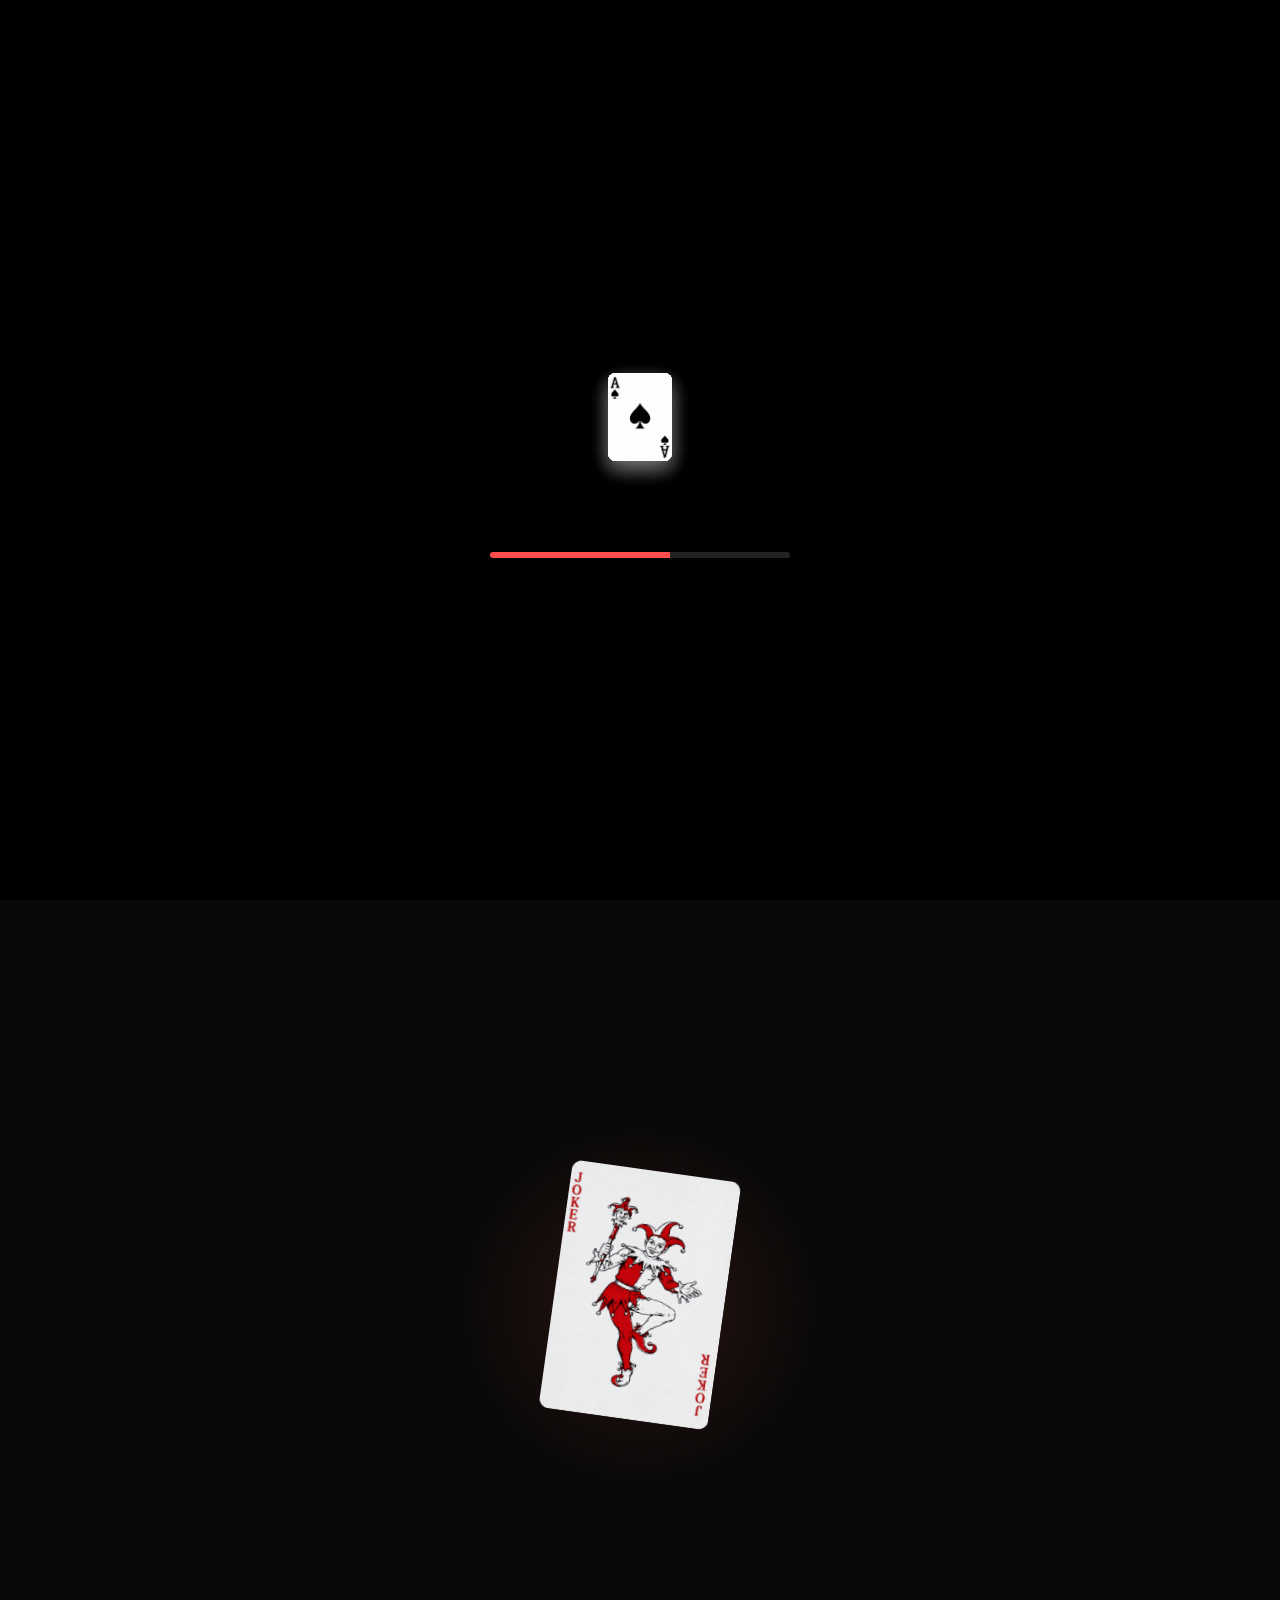
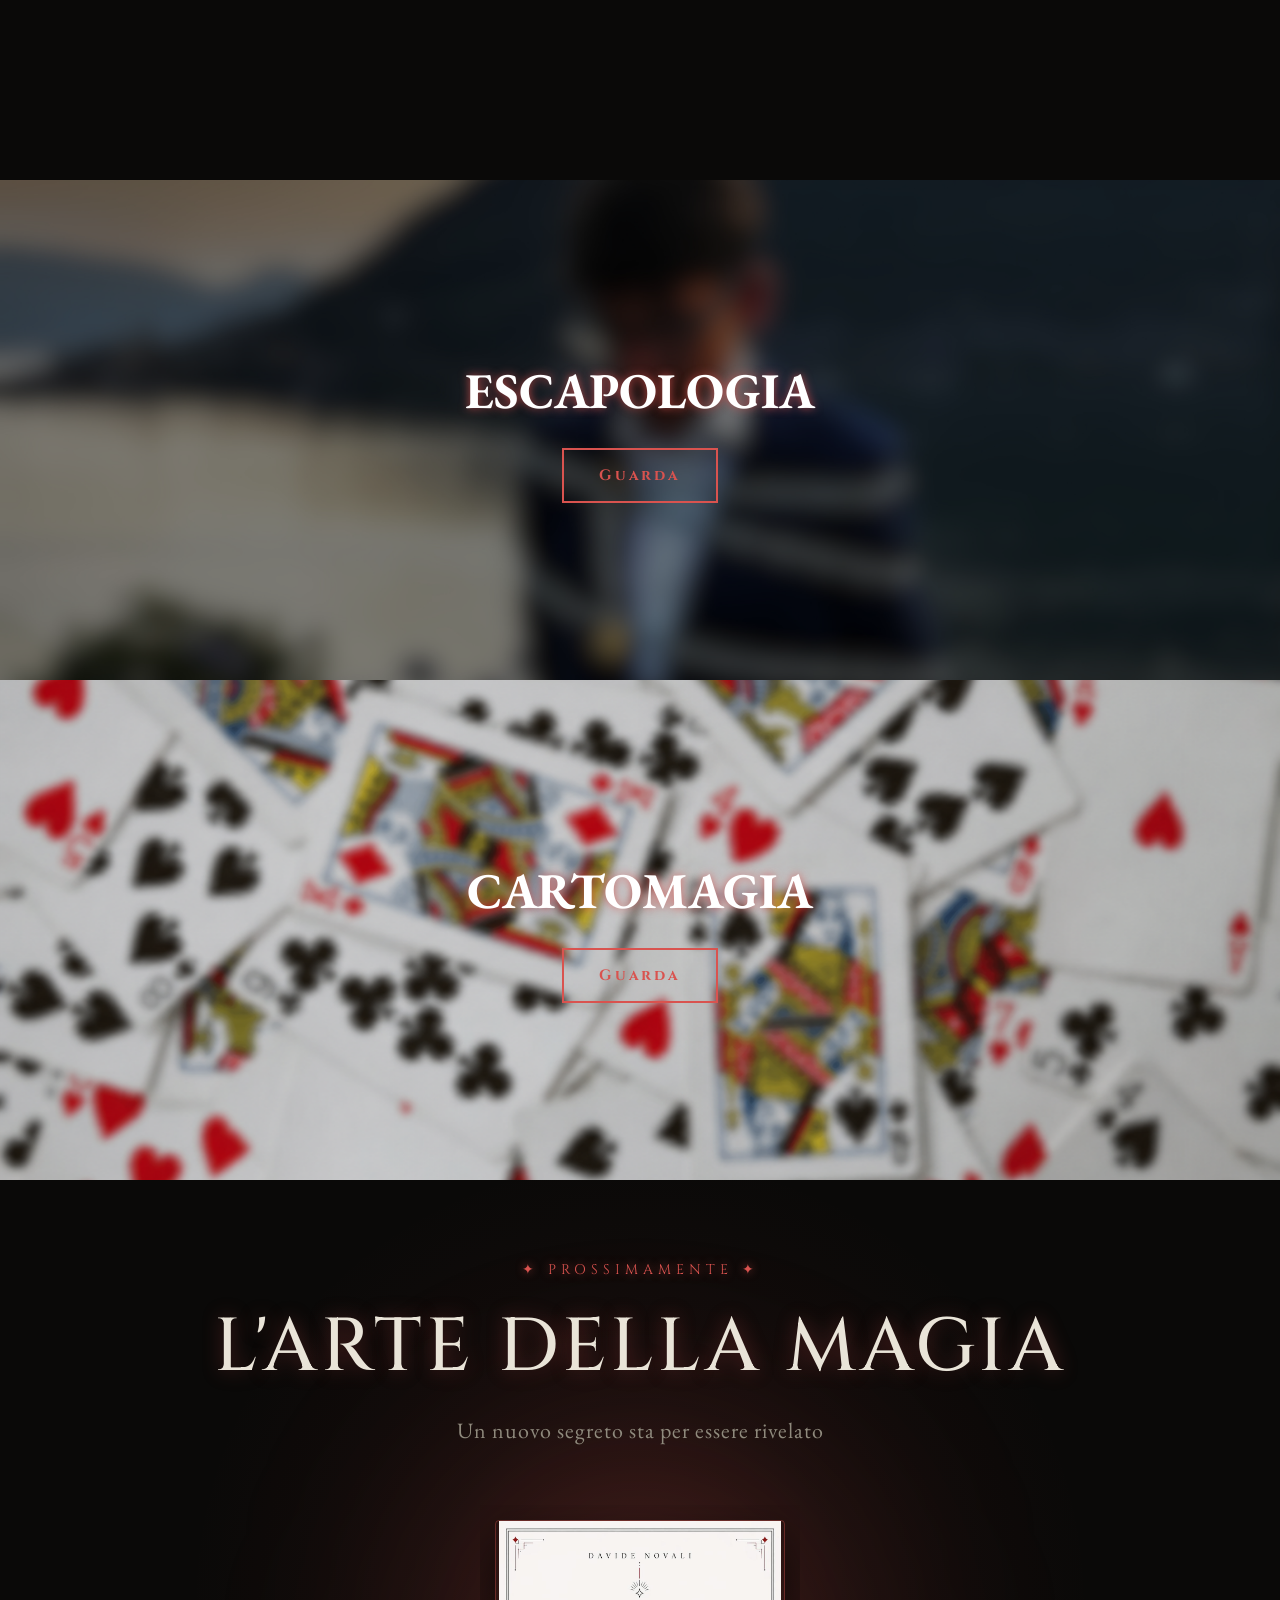
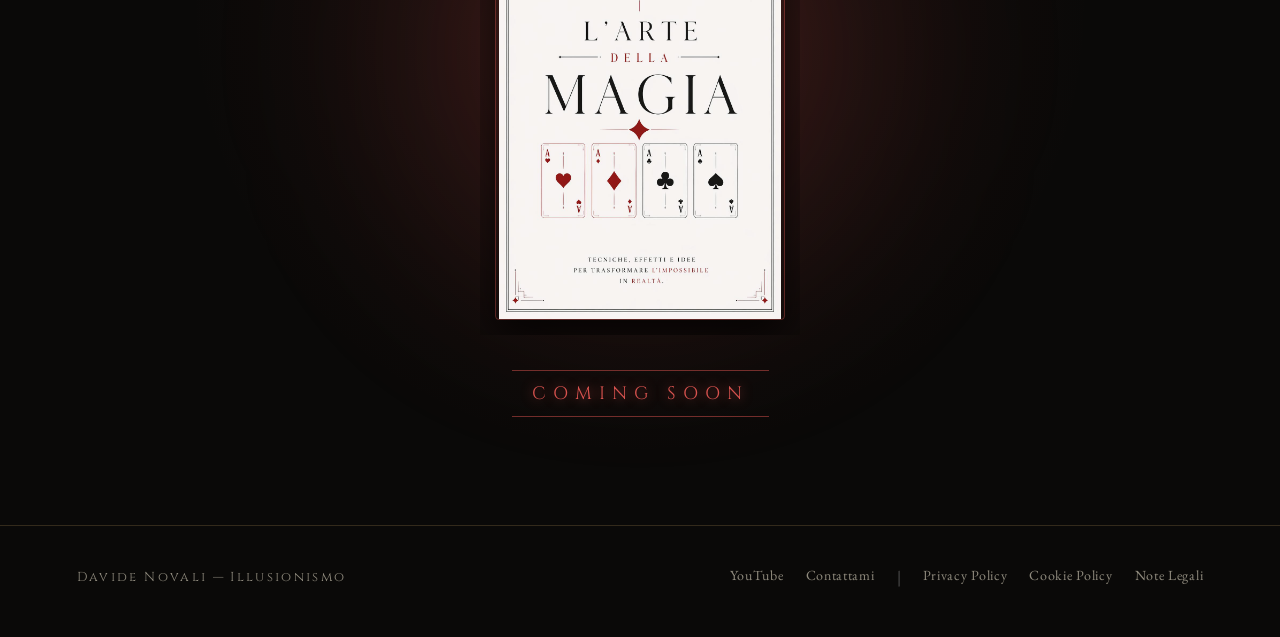
==== magia/index.html @ 909973c7 "Rename sitocard.html to index.html" ====
<!DOCTYPE html>
<html lang="it">
<head>
<meta charset="UTF-8">
<meta name="viewport" content="width=device-width, initial-scale=1.0">
<title>Davide Novali Illusionist</title>
<link rel="icon" type="image/png" href="./img/logop.png">
<link rel="stylesheet" href="card.css">
<script src="https://cdnjs.cloudflare.com/ajax/libs/gsap/3.12.5/gsap.min.js"></script>

<link rel="preconnect" href="https://fonts.googleapis.com">
<link rel="preconnect" href="https://fonts.gstatic.com" crossorigin>
<link href="https://fonts.googleapis.com/css2?family=Cinzel:wght@500;600;700&family=EB+Garamond:ital,wght@0,400;0,500;1,400&display=swap" rel="stylesheet">

<script>
/* Loader: nascosto se già mostrato in questa sessione, altrimenti blocca lo scroll */
(function(){
  if (sessionStorage.getItem("loaderShown")) {
    var s = document.createElement("style");
    s.textContent = "#loader{display:none !important;}";
    document.head.appendChild(s);
  } else {
    document.documentElement.style.overflow = "hidden";
  }
})();
</script>

<style>
:root{--black:#0a0908;--panel:#121110;--ink:#e9e4d8;--ink-dim:#8f8a7d;--brass:#D9534F;--brass-bright:#D9534F}
*{margin:0;padding:0;box-sizing:border-box}
html{scroll-behavior:smooth}
body{background:var(--black);color:var(--ink);font-family:'EB Garamond',serif;overflow-x:hidden}
img{max-width:100%}
::selection{background:var(--brass);color:var(--black)}
#loader{height:100vh;height:100dvh}

/* NAVBAR */
header{position:fixed;top:0;left:0;right:0;z-index:1000;display:flex;align-items:center;justify-content:space-between;padding:15px 6vw;background:rgba(0,0,0,.65);backdrop-filter:blur(8px);-webkit-backdrop-filter:blur(8px);border-bottom:1px solid rgba(255,255,255,.08);transition:background-color .4s ease,box-shadow .4s ease}
header.scrolled{background:#000;box-shadow:0 4px 20px rgba(0,0,0,.45)}
.brandmark{display:flex;align-items:center;gap:10px;text-decoration:none}
.brandmark img{height:120px;width:auto;object-fit:contain;mix-blend-mode:lighten;transition:transform .4s ease,filter .4s ease}
.brandmark:hover img{transform:scale(1.05);filter:drop-shadow(0 0 6px rgba(217,83,79,.9)) drop-shadow(0 0 14px rgba(217,83,79,.7)) drop-shadow(0 0 26px rgba(217,83,79,.4))}
nav.links{display:flex;align-items:center;gap:32px}
nav.links a{position:relative;display:inline-block;color:#D9534F;text-shadow:0 0 10px rgba(217,83,79,.8);font-family:'Cinzel',serif;font-size:12px;letter-spacing:.14em;text-transform:uppercase;padding:10px 0;text-decoration:none}
nav.links a::after{content:"";position:absolute;left:50%;bottom:2px;width:0;height:1px;background:#D9534F;transform:translateX(-50%);transition:width .4s ease}
nav.links a::before{content:"✦";position:absolute;left:50%;bottom:-17px;font-size:12px;color:#D9534F;text-shadow:0 0 10px rgba(217,83,79,.8);opacity:0;transform:translateX(-50%) translateY(4px);transition:opacity .35s ease,transform .35s ease}
nav.links a:hover::after{width:100%}
nav.links a:hover::before{opacity:1;transform:translateX(-50%) translateY(0)}
.nav-toggle{display:none}

/* HERO */
.hero{position:relative;min-height:100vh;min-height:100svh;display:flex;align-items:flex-end;justify-content:center;background-image:linear-gradient(180deg,rgba(10,9,8,.15) 0%,rgba(10,9,8,.45) 55%,rgba(10,9,8,.96) 100%),url("foto1.jpeg");background-size:cover;background-position:center 25%;background-repeat:no-repeat;padding-bottom:9vh}
.hero-inner{text-align:center;padding:0 20px;transform:translateY(20px)}
.eyebrow{font-style:italic;letter-spacing:.3em;text-transform:uppercase;font-size:13px;color:#fff;opacity:0;animation:riseIn 1.1s ease forwards;animation-delay:.3s}
h1.name{font-family:'Cinzel',serif;font-weight:700;font-size:clamp(40px,11vw,118px);letter-spacing:.05em;line-height:.95;color:#fff;margin-top:10px;opacity:0;animation:riseIn 1.2s ease forwards;animation-delay:.5s;text-shadow:0 0 10px rgba(217,83,79,.8)}
h1.name .n{color:#D9534F}
.tagline{margin-top:16px;font-size:clamp(14px,2.4vw,19px);letter-spacing:.22em;text-transform:uppercase;color:var(--ink-dim);opacity:0;animation:riseIn 1.1s ease forwards;animation-delay:.75s}
@keyframes riseIn{from{opacity:0;transform:translateY(24px)}to{opacity:1;transform:translateY(0)}}

.spacer{height:90px}

/* BIOGRAFIA - CARTA */
.magic-reveal{position:relative;width:100%;min-height:700px;background:var(--black);display:flex;flex-direction:column;align-items:center;justify-content:center;overflow:hidden;padding:60px 20px 90px}
.magic-reveal::before{content:"";position:absolute;width:350px;height:350px;left:50%;top:45%;transform:translate(-50%,-50%);background:radial-gradient(circle,rgba(217,83,79,.15) 0%,rgba(217,83,79,.08) 35%,transparent 70%);pointer-events:none}
.magic-card{position:relative;width:170px;height:250px;border-radius:10px;transform-style:preserve-3d;perspective:1200px;z-index:5}
.magic-card-face{position:absolute;inset:0;width:100%;height:100%;border-radius:10px;overflow:hidden;backface-visibility:hidden;-webkit-backface-visibility:hidden;transform-style:preserve-3d}
.magic-card-front{background:#fff}
.joker-card{position:absolute;inset:0;width:100%;height:100%;display:block;object-fit:fill}
.magic-card-back{background:#000 url("img/logo-carta.jpg") center/contain no-repeat;border:1px solid #111;box-shadow:0 20px 50px rgba(0,0,0,.8),0 0 25px rgba(212,176,119,.12);transform:rotateY(180deg)}
.magic-message{position:absolute;top:50%;transform:translateY(-50%);display:flex;flex-direction:column;align-items:center;gap:24px;opacity:0;z-index:4;width:100%}
.magic-quote{text-align:center;font-family:'Cinzel',serif;font-size:clamp(20px,4vw,42px);letter-spacing:.16em;line-height:1.5;color:var(--ink);text-shadow:0 0 15px rgba(255,255,255,.08)}
.magic-quote span{color:var(--brass-bright);text-shadow:0 0 10px rgba(217,83,79,.4)}
.magic-line{width:0;height:1px;background:var(--brass);box-shadow:0 0 8px rgba(217,83,79,.5)}
.magic-bio{position:absolute;top:calc(50% + 170px);width:min(650px,90%);text-align:center;opacity:0}
.magic-bio p{margin:0 auto 28px;color:var(--ink-dim);font-size:21px;font-style:italic;line-height:1.6}

/* BOTTONI */
.magic-button,.btn,.btnescap{position:relative;isolation:isolate;display:inline-block;padding:15px 35px;border:1px solid var(--brass);background:transparent;color:var(--brass);text-decoration:none;font-family:'Cinzel',serif;font-size:12px;letter-spacing:.18em;overflow:hidden;transition:color .4s ease,box-shadow .4s ease,transform .3s ease}
.btn,.btnescap{border-width:2px;font-size:15px;font-weight:700}
.magic-button::before,.btn::before,.btnescap::before{content:"";position:absolute;inset:0;background:var(--brass);transform:translateY(101%);transition:transform .45s cubic-bezier(.65,0,.35,1);z-index:-1}
@media (hover:hover){
  .magic-button:hover,.btn:hover,.btnescap:hover{color:#fff;box-shadow:0 0 15px rgba(217,83,79,.35);transform:translateY(-3px)}
  .magic-button:hover::before,.btn:hover::before,.btnescap:hover::before{transform:translateY(0)}
}

/* ESCAPOLOGIA / CARTOMAGIA */
.sfondocart,.sfondoescap{width:100%;height:500px;background-size:cover;background-position:center;background-repeat:no-repeat;display:flex;justify-content:center;align-items:center;text-align:center}
.sfondocart{background-image:url("img/sfondocard.PNG")}
.sfondoescap{background-image:url("img/escapologia.png")}
.cartomagia,.escapologia{display:flex;flex-direction:column;align-items:center}
.pcart,.pescap{text-align:center;font-size:50px;color:#fff;margin-bottom:25px;text-shadow:0 0 10px rgba(217,83,79,.8)}

.reveal{opacity:0;transform:translateY(80px);transition:all 1s ease}
.reveal.active{opacity:1;transform:translateY(0)}

/* LIBRO */
.book-coming{position:relative;width:100%;min-height:700px;overflow:hidden;display:flex;justify-content:center;align-items:center;background:radial-gradient(circle at 50% 45%,rgba(217,83,79,.14) 0%,rgba(217,83,79,.05) 25%,rgba(10,9,8,0) 55%),#0a0908;text-align:center}
.book-glow{position:absolute;width:450px;height:450px;max-width:100%;left:50%;top:50%;transform:translate(-50%,-50%);background:rgba(217,83,79,.16);filter:blur(100px);border-radius:50%;pointer-events:none}
.book-content{position:relative;z-index:2;display:flex;flex-direction:column;align-items:center;padding:80px 20px;width:100%}
.book-label{font-family:'Cinzel',serif;font-size:14px;letter-spacing:5px;color:#D9534F;margin-bottom:18px;text-shadow:0 0 10px rgba(217,83,79,.7)}
.book-content h2{font-family:'Cinzel',serif;font-size:clamp(28px,6vw,75px);font-weight:500;letter-spacing:4px;color:#e9e4d8;text-shadow:0 0 20px rgba(217,83,79,.35)}
.book-subtitle{margin:18px 0 35px;font-size:22px;color:#8f8a7d;letter-spacing:1px}
.book-cover-wrap{width:320px;height:430px;padding:15px;margin:25px 0 35px;display:flex;justify-content:center;align-items:center;overflow:hidden}
.book-cover{width:100%;height:100%;object-fit:contain;display:block;border-radius:4px;border:1px solid rgba(217,83,79,.35);box-shadow:0 20px 45px rgba(0,0,0,.75)}
.book-coming-text{margin-bottom:28px}
.book-coming-text span{display:inline-block;font-family:'Cinzel',serif;font-size:18px;letter-spacing:7px;color:#D9534F;padding:10px 20px;border-top:1px solid rgba(217,83,79,.5);border-bottom:1px solid rgba(217,83,79,.5);text-shadow:0 0 12px rgba(217,83,79,.8)}

/* FOOTER */
footer{border-top:1px solid rgba(173,138,86,.25);padding:40px 6vw 50px;display:flex;flex-wrap:wrap;gap:20px;align-items:center;justify-content:space-between}
footer .foot-name{font-family:'Cinzel',serif;font-size:13px;letter-spacing:.18em;color:var(--ink-dim)}
footer .socials{display:flex;flex-wrap:wrap;gap:12px 22px}
footer a{color:var(--ink-dim);text-decoration:none;font-size:14px;letter-spacing:.05em;transition:color .3s ease}
footer a:hover{color:var(--brass-bright)}
.footer-divider{color:#555;user-select:none}

/* TORNA SU + COOKIE */
.back-top,.cookie-reopen{position:fixed;right:25px;width:45px;height:45px;display:flex;align-items:center;justify-content:center;background:#111;border:2px solid #d9534f;border-radius:12px;text-decoration:none;box-shadow:0 0 10px rgba(217,83,79,.8),0 0 25px rgba(217,83,79,.5);transition:.3s ease;z-index:999}
.back-top{bottom:35px}
.cookie-reopen{bottom:90px;font-size:20px;line-height:1;cursor:pointer}
.back-top span{width:14px;height:14px;border-left:5px solid #d9534f;border-top:5px solid #d9534f;transform:rotate(45deg);margin-top:8px;filter:drop-shadow(0 0 6px #d9534f)}
@media (hover:hover){
  .back-top:hover,.cookie-reopen:hover{background:#d9534f;transform:translateY(-8px);box-shadow:0 0 20px rgba(217,83,79,1),0 0 45px rgba(217,83,79,.8)}
  .back-top:hover span{border-color:#fff;filter:drop-shadow(0 0 8px #fff)}
}
#arte-magia,#cartomagia,#escapologia,#contatti{scroll-margin-top:110px}

#cookie-banner{position:fixed;right:25px;bottom:25px;width:360px;max-width:calc(100vw - 40px);background:#0a0908;border:1px solid #D9534F;border-radius:12px;padding:20px;display:flex;align-items:flex-start;gap:14px;box-shadow:0 10px 40px rgba(0,0,0,.8),0 0 20px rgba(217,83,79,.25);opacity:1;transform:translateY(0);transition:opacity .4s ease,transform .4s ease;z-index:2147483647}
#cookie-banner.hidden{opacity:0;transform:translateY(30px);pointer-events:none}
.cookie-icon{font-size:28px;line-height:1;flex-shrink:0}
.cookie-content{flex:1}
.cookie-title{color:#D9534F;font-family:'Cinzel',serif;font-size:13px;letter-spacing:.12em;text-transform:uppercase;margin-bottom:7px}
.cookie-text{color:#e9e4d8;font-size:15px;line-height:1.4}
.cookie-text a{color:#fff;text-decoration:underline}
.cookie-buttons{display:flex;justify-content:flex-end;gap:8px;margin-top:15px}
.cookie-buttons button{padding:8px 15px;border:1px solid #D9534F;background:transparent;color:#D9534F;border-radius:5px;font-family:'Cinzel',serif;font-size:10px;letter-spacing:.1em;cursor:pointer;transition:.3s ease}
.cookie-buttons button:hover{background:#D9534F;color:#000}
#cookie-accept{background:#D9534F;color:#000}
#cookie-accept:hover{background:#fff;border-color:#fff}

/* =========================
   RESPONSIVE
========================= */

/* TABLET */
@media (max-width:1024px){
  .hero{background-position:center center;padding-bottom:8vh}
  .sfondocart,.sfondoescap{height:450px}
  .pcart,.pescap{font-size:clamp(34px,6vw,50px)}
  .book-cover-wrap{width:min(320px,70vw);height:auto;aspect-ratio:320/430}
  footer{padding-left:5vw;padding-right:5vw}
}

/* HAMBURGER */
@media (max-width:720px){
  header{padding:10px 18px;min-height:70px;backdrop-filter:none;-webkit-backdrop-filter:none;background:rgba(0,0,0,.85)}
  .brandmark img{height:60px}
  .nav-toggle{display:flex;flex-direction:column;justify-content:center;gap:5px;width:44px;height:44px;background:none;border:none;cursor:pointer;padding:10px;position:relative;z-index:2}
  .nav-toggle span{display:block;width:24px;height:2px;background:var(--ink);transition:transform .3s ease,opacity .3s ease}
  .nav-toggle[aria-expanded="true"] span:nth-child(1){transform:translateY(7px) rotate(45deg)}
  .nav-toggle[aria-expanded="true"] span:nth-child(2){opacity:0}
  .nav-toggle[aria-expanded="true"] span:nth-child(3){transform:translateY(-7px) rotate(-45deg)}
  nav.links{position:fixed;top:0;right:0;height:100vh;height:100dvh;width:min(82vw,340px);background:var(--panel);flex-direction:column;justify-content:center;align-items:flex-start;padding:0 35px;gap:28px;transform:translateX(100%);visibility:hidden;transition:transform .5s cubic-bezier(.65,0,.35,1),visibility 0s .5s;z-index:1}
  nav.links.open{transform:translateX(0);visibility:visible;transition:transform .5s cubic-bezier(.65,0,.35,1),visibility 0s}
  nav.links a{font-size:13px;padding:8px 0}

  .hero{padding:0 15px 8vh}
  .hero-inner{width:100%;padding:0 10px;transform:translateY(10px)}
  .eyebrow{font-size:11px;letter-spacing:.2em}
  h1.name{letter-spacing:.03em;line-height:1;font-size:clamp(38px,12vw,65px)}
  .tagline{font-size:clamp(13px,4vw,17px);letter-spacing:.15em}
  .spacer{height:50px}

  .magic-reveal{min-height:760px;padding:50px 15px 80px}
  .magic-card{width:135px;height:200px}
  .magic-quote{width:90vw;max-width:500px;font-size:clamp(18px,5vw,25px);letter-spacing:.08em;line-height:1.45}
  .magic-line{max-width:70vw}
  .magic-bio{width:90%;max-width:500px;top:calc(50% + 145px)}
  .magic-bio p{font-size:17px;line-height:1.5}
  .magic-button{padding:13px 22px;font-size:10px;letter-spacing:.13em;max-width:90vw}

  .sfondocart,.sfondoescap{height:430px;padding:20px}
  .cartomagia,.escapologia{width:100%}
  .pcart,.pescap{width:100%;font-size:clamp(28px,9vw,38px);letter-spacing:.03em;margin-bottom:22px}
  .btn,.btnescap{padding:13px 25px;font-size:12px;letter-spacing:.13em}

  .book-coming{min-height:650px}
  .book-content{padding:65px 15px}
  .book-label{font-size:10px;letter-spacing:3px}
  .book-content h2{font-size:clamp(28px,9vw,40px);letter-spacing:1px;line-height:1.15}
  .book-subtitle{width:90%;max-width:400px;font-size:18px;line-height:1.4}
  .book-cover-wrap{width:min(280px,78vw);padding:10px;margin:10px 0 25px}
  .book-coming-text span{font-size:12px;letter-spacing:4px;padding:9px 15px}

  footer{padding:35px 20px 45px;flex-direction:column;justify-content:center;text-align:center;gap:20px}
  footer .foot-name{font-size:11px;letter-spacing:.12em}
  footer .socials{width:100%;justify-content:center;gap:12px 16px}
  footer a{font-size:13px}
  .footer-divider{display:none}

  .back-top,.cookie-reopen{width:42px;height:42px;right:15px}
  .back-top{bottom:20px}
  .cookie-reopen{bottom:75px}
  #cookie-banner{left:15px;right:15px;bottom:15px;width:auto;max-width:none;padding:16px;gap:11px}
  .cookie-icon{font-size:23px}
  .cookie-title{font-size:11px}
  .cookie-text{font-size:14px;line-height:1.35}
  .cookie-buttons{width:100%}
  .cookie-buttons button{flex:1;padding:8px 10px;font-size:9px}
}

/* TELEFONI */
@media (max-width:390px){
  header{padding-left:14px;padding-right:14px}
  .brandmark img{height:54px}
  h1.name{font-size:clamp(32px,11vw,46px)}
  .eyebrow{font-size:10px}
  .tagline{font-size:12px}
  .magic-reveal{min-height:780px}
  .magic-card{width:125px;height:184px}
  .magic-quote{font-size:17px;letter-spacing:.06em}
  .magic-bio{top:calc(50% + 135px)}
  .magic-bio p{font-size:16px}
  .sfondocart,.sfondoescap{height:380px}
  .pcart,.pescap{font-size:28px}
  .book-content h2{font-size:29px}
  .book-subtitle{font-size:17px}
  .book-cover-wrap{width:75vw}
  #cookie-banner{left:10px;right:10px;bottom:10px;padding:14px}
  .cookie-text{font-size:13px}
}

@media (prefers-reduced-motion:reduce){
  *{animation-duration:.01ms !important;transition-duration:.01ms !important}
}
</style>
</head>

<body>

<!-- LOADER -->
<div id="loader">
  <div class="aces">
    <div class="card ace1"><img src="img/asso-cuori.png" alt="Asso di Cuori"></div>
    <div class="card ace2"><img src="img/asso-quadri.png" alt="Asso di Quadri"></div>
    <div class="card ace3"><img src="img/asso-fiori.png" alt="Asso di Fiori"></div>
    <div class="card ace4"><img src="img/asso-picche.png" alt="Asso di Picche"></div>
  </div>
  <div class="loading-container"><div class="loading-bar"></div></div>
</div>

<!-- COOKIE BANNER -->
<div id="cookie-banner" class="hidden">
  <div class="cookie-icon">🍪</div>
  <div class="cookie-content">
    <div class="cookie-title">Cookie Policy</div>
    <div class="cookie-text">
      Questo sito utilizza <a href="cookie-policy.html" target="_blank" rel="noopener noreferrer">cookie</a>
      e contenuti di terze parti, come i video YouTube. Puoi scegliere se accettarli.
    </div>
    <div class="cookie-buttons">
      <button type="button" id="cookie-reject">RIFIUTA</button>
      <button type="button" id="cookie-accept">ACCETTA</button>
    </div>
  </div>
</div>

<!-- HERO -->
<section class="hero">
  <header>
    <a href="sitocard.html" class="brandmark">
      <img src="img/logo1.jpg" height="120" alt="Davide Novali Illusionista">
    </a>

    <nav class="links" id="menu">
      <a href="#escapologia">ESCAPOLOGIA</a>
      <a href="#cartomagia">CARTOMAGIA</a>
      <a href="#arte-magia">L'ARTE DELLA MAGIA</a>
    </nav>

    <button class="nav-toggle" type="button" aria-label="Apri menu" aria-expanded="false" aria-controls="menu">
      <span></span><span></span><span></span>
    </button>
  </header>

  <div class="hero-inner">
    <div class="eyebrow">L'arte dell'impossibile</div>
    <h1 class="name">DAVIDE<span class="n"> NOVALI</span></h1>
    <div class="tagline">Illusionista</div>
  </div>
</section>

<div class="spacer"></div>

<!-- BIOGRAFIA -->
<section class="magic-reveal">
  <div class="magic-card" id="magicCard">
    <div class="magic-card-face magic-card-front">
      <img src="img/joker.png" alt="Joker" class="joker-card">
    </div>
    <div class="magic-card-face magic-card-back"></div>
  </div>

  <div class="magic-message" id="magicMessage">
    <div class="magic-line"></div>
    <p class="magic-quote">DIETRO OGNI ILLUSIONE<br><span>C'È UNA STORIA.</span></p>
    <div class="magic-line"></div>
  </div>

  <div class="magic-bio" id="magicBio">
    <p>Un percorso fatto di studio, tecnica e ricerca, tra cartomagia ed escapologia.</p>
    <a href="biografia.html" class="magic-button">SCOPRI LA MIA STORIA</a>
  </div>
</section>

<div class="spacer"></div>

<!-- ESCAPOLOGIA -->
<section class="sfondoescap reveal" id="escapologia">
  <div class="escapologia">
    <h2 class="pescap">ESCAPOLOGIA</h2>
    <a href="btnescap.html" class="btnescap">Guarda</a>
  </div>
</section>

<!-- CARTOMAGIA -->
<section class="sfondocart reveal" id="cartomagia">
  <div class="cartomagia">
    <h2 class="pcart">CARTOMAGIA</h2>
    <a href="btncart.html" class="btn">Guarda</a>
  </div>
</section>

<!-- LIBRO -->
<section class="book-coming reveal" id="arte-magia">
  <div class="book-glow"></div>
  <div class="book-content">
    <div class="book-label">✦ PROSSIMAMENTE ✦</div>
    <h2>L'ARTE DELLA MAGIA</h2>
    <p class="book-subtitle">Un nuovo segreto sta per essere rivelato</p>
    <div class="book-cover-wrap">
      <img src="img/copertina.jpg" alt="L'Arte della Magia" class="book-cover">
    </div>
    <div class="book-coming-text"><span>COMING SOON</span></div>
  </div>
</section>

<!-- FOOTER -->
<footer id="contatti">
  <div class="foot-name">Davide Novali — Illusionismo</div>
  <div class="socials">
    <a href="https://youtube.com/@illusionist-dav?si=SL8r2-sN-QyBJTDB" target="_blank" rel="noopener noreferrer">YouTube</a>
    <a href="contattami.html">Contattami</a>
    <span class="footer-divider">|</span>
    <a href="privacy-policy.html" target="_blank" rel="noopener noreferrer">Privacy Policy</a>
    <a href="cookie-policy.html" target="_blank" rel="noopener noreferrer">Cookie Policy</a>
    <a href="note-legali.html" target="_blank" rel="noopener noreferrer">Note Legali</a>
  </div>
</footer>

<!-- TORNA SU -->
<a href="#" class="back-top" aria-label="Torna su"><span></span></a>

<!-- TASTO COOKIE -->
<button type="button" id="cookie-reopen" class="cookie-reopen" aria-label="Gestisci preferenze cookie">🍪</button>

<script src="card.js"></script>

<script>
(function(){
  var header = document.querySelector("header");
  var toggle = document.querySelector(".nav-toggle");
  var menu = document.getElementById("menu");

  /* Navbar: diventa nera dopo lo scroll */
  function navbarScroll(){
    var y = window.scrollY || document.documentElement.scrollTop || 0;
    header.classList.toggle("scrolled", y > 50);
  }
  window.addEventListener("scroll", navbarScroll, { passive:true });
  navbarScroll();

  /* Menu hamburger */
  function setMenu(open){
    menu.classList.toggle("open", open);
    toggle.setAttribute("aria-expanded", open ? "true" : "false");
    toggle.setAttribute("aria-label", open ? "Chiudi menu" : "Apri menu");
  }
  toggle.addEventListener("click", function(){
    setMenu(!menu.classList.contains("open"));
  });
  menu.querySelectorAll("a").forEach(function(link){
    link.addEventListener("click", function(){ setMenu(false); });
  });
  window.addEventListener("resize", function(){
    if (window.innerWidth > 720) setMenu(false);
  });

  /* Reveal: controllo iniziale (le funzioni sono in card.js) */
  function firstReveal(){
    if (typeof revealOnScroll === "function") revealOnScroll();
  }
  window.addEventListener("load", firstReveal);
  window.addEventListener("resize", firstReveal);
})();
</script>

</body>
</html>
---- magia/card.css ----
*{
margin:0;
padding:0;
box-sizing:border-box;

}


/* TUTTO IL RESTO DEL TUO CSS SOTTO */

body{
    background:black;
    color:white;
    overflow-x:hidden;
    overflow-y:auto;
}
/* LOADER */
#loader{
position:fixed;
width:100%;
height:100vh;
background:black;
display:flex;
flex-direction:column;
justify-content:center;
align-items:center;
z-index:9999;
}

/* CARDS */
.aces{
position:relative;
width:300px;
height:150px;
}

.card{
position:absolute;
width:80px;
height:110px;
background:white;
border-radius:10px;
display:flex;
justify-content:center;
align-items:center;
left:50%;
top:50%;
transform:translate(-50%,-50%);
box-shadow:0 10px 25px rgba(255,255,255,.15);
overflow:hidden;
}

.card img{
width:100%;
height:100%;
object-fit:cover;
display:block;
}

/* LOADING BAR */
.loading-container{
width:300px;
height:6px;
background:#222;
margin-top:60px;
border-radius:50px;
overflow:hidden;
}

.loading-bar{
width:0%;
height:100%;
background:#ff4d4d;
}

/* HOME */
#home {
position: relative;
min-height: 100vh;
display: flex;
flex-direction: column;
align-items: center;
justify-content: center;
text-align: center;

opacity: 0;
pointer-events: none;
will-change: opacity;
}

/* IMMAGINE */
.hero-image {
width: 900px;
max-width: 90vw;
object-fit: contain;

opacity: 0;
transform: scale(0.8);

margin-bottom: 40px;
will-change: transform, opacity;
}

/* TITOLO */
@import url('https://fonts.googleapis.com/css2?family=Playfair+Display:ital,wght@0,400;0,600;1,400;1,600&display=swap');

.titlename{
    font-family: "Playfair Display", serif;
    font-style: italic;   /* QUESTO è il vero corsivo */
    font-size: 4rem;
    color: #FFFFFF;
    letter-spacing: 3px;
    text-transform: uppercase;
}

/* =====================================================
   RESPONSIVE HOME
   Adattamento automatico PC / TABLET / SMARTPHONE
   ===================================================== */


/* =====================================================
   TABLET
   ===================================================== */

@media (max-width: 1024px) {

    /* HERO */

    .hero {
        background-position: center center;
        padding-bottom: 8vh;
    }

    h1.name {
        font-size: clamp(45px, 10vw, 90px);
    }


    /* SEZIONI */

    .sfondocart,
    .sfondoescap {
        height: 450px;
    }

    .pcart,
    .pescap,
    .plibro {
        font-size: clamp(38px, 6vw, 50px);
    }


    /* LIBRO */

    .book-cover-wrap {
        width: min(320px, 70vw);
        height: auto;
        aspect-ratio: 320 / 430;
    }


    /* FOOTER */

    footer {
        padding-left: 5vw;
        padding-right: 5vw;
    }

}


/* =====================================================
   SMARTPHONE
   ===================================================== */

@media (max-width: 720px) {

    /* -------------------------------------------------
       HEADER
       ------------------------------------------------- */

    header {
        padding: 10px 18px;
        min-height: 70px;
    }

    .brandmark img {
        height: 75px;
        width: auto;
    }

    nav.links {
        width: min(82vw, 340px);
        padding: 100px 35px 40px;
        gap: 28px;
    }

    nav.links a {
        font-size: 13px;
        padding: 8px 0;
    }


    /* -------------------------------------------------
       HERO
       ------------------------------------------------- */

    .hero {
        min-height: 100svh;
        background-position: center center;
        padding: 0 15px 8vh;
    }

    .hero-inner {
        width: 100%;
        padding: 0 10px;
        transform: translateY(10px);
    }

    .eyebrow {
        font-size: 11px;
        letter-spacing: .20em;
    }

    h1.name {
        width: 100%;
        font-size: clamp(38px, 12vw, 65px);
        letter-spacing: .03em;
        line-height: 1;
        word-break: normal;
    }

    .tagline {
        font-size: clamp(13px, 4vw, 17px);
        letter-spacing: .15em;
    }


    /* -------------------------------------------------
       SCROLL CUE
       ------------------------------------------------- */

    .scroll-cue {
        bottom: 18px;
        height: 38px;
    }


    /* -------------------------------------------------
       SPAZIO / SEZIONE CARTA
       ------------------------------------------------- */

    .magic-reveal {
        width: 100%;
        min-height: 620px;
        padding: 50px 15px 80px;
    }


    /* CARTA */

    .magic-card {
        width: min(135px, 38vw);
        height: auto;
        aspect-ratio: 170 / 250;
    }


    /* FRASE */

    .magic-quote {
        width: 90vw;
        max-width: 500px;
        font-size: clamp(18px, 5vw, 25px);
        letter-spacing: .08em;
        line-height: 1.45;
    }

    .magic-line {
        max-width: 70vw;
    }


    /* BIO */

    .magic-bio {
        width: 90%;
        max-width: 500px;
        top: calc(50% + 145px);
    }

    .magic-bio p {
        font-size: 17px;
        line-height: 1.5;
    }

    .magic-button {
        padding: 13px 22px;
        font-size: 10px;
        letter-spacing: .13em;
        max-width: 90vw;
    }


    /* -------------------------------------------------
       ESCAPOLOGIA / CARTOMAGIA
       ------------------------------------------------- */

    .sfondocart,
    .sfondoescap {
        width: 100%;
        height: 430px;
        min-height: 430px;
        background-position: center center;
        padding: 20px;
    }

    .cartomagia,
    .escapologia {
        width: 100%;
        max-width: 100%;
    }

    .pcart,
    .pescap,
    .plibro {
        width: 100%;
        font-size: clamp(28px, 9vw, 38px);
        letter-spacing: .03em;
        margin-bottom: 22px;
    }


    /* BOTTONI */

    .btn,
    .btnescap,
    .btnlibro {
        padding: 13px 25px;
        font-size: 12px;
        letter-spacing: .13em;
    }


    /* -------------------------------------------------
       LIBRO
       ------------------------------------------------- */

    .book-coming {
        min-height: 650px;
        padding: 0;
    }

    .book-content {
        width: 100%;
        padding: 65px 15px;
    }

    .book-label {
        font-size: 10px;
        letter-spacing: 3px;
    }

    .book-content h2 {
        width: 100%;
        font-size: clamp(28px, 9vw, 40px);
        letter-spacing: 1px;
        line-height: 1.15;
    }

    .book-subtitle {
        width: 90%;
        max-width: 400px;
        font-size: 18px;
        line-height: 1.4;
    }

    .book-cover-wrap {
        width: min(280px, 78vw);
        height: auto;
        aspect-ratio: 320 / 430;
        padding: 10px;
        margin: 10px 0 25px;
    }

    .book-coming-text span {
        font-size: 12px;
        letter-spacing: 4px;
        padding: 9px 15px;
    }


    /* -------------------------------------------------
       FOOTER
       ------------------------------------------------- */

    footer {
        padding: 35px 20px 45px;
        flex-direction: column;
        justify-content: center;
        text-align: center;
        gap: 20px;
    }

    footer .foot-name {
        font-size: 11px;
        letter-spacing: .12em;
    }

    footer .socials {
        width: 100%;
        justify-content: center;
        gap: 12px 16px;
    }

    footer a {
        font-size: 13px;
    }

    .footer-divider {
        display: none;
    }


    /* -------------------------------------------------
       TORNA SU / COOKIE
       ------------------------------------------------- */

    .back-top,
    .cookie-reopen {
        width: 42px;
        height: 42px;
        right: 15px;
    }

    .back-top {
        bottom: 20px;
    }

    .cookie-reopen {
        bottom: 75px;
    }


    /* -------------------------------------------------
       COOKIE BANNER
       ------------------------------------------------- */

    #cookie-banner {
        left: 15px;
        right: 15px;
        bottom: 15px;
        width: auto;
        max-width: none;
        padding: 16px;
        gap: 11px;
    }

    .cookie-icon {
        font-size: 23px;
    }

    .cookie-title {
        font-size: 11px;
    }

    .cookie-text {
        font-size: 14px;
        line-height: 1.35;
    }

    .cookie-buttons {
        width: 100%;
        gap: 8px;
    }

    .cookie-buttons button {
        flex: 1;
        padding: 8px 10px;
        font-size: 9px;
    }

}


/* =====================================================
   IPHONE / TELEFONI STRETTI
   ===================================================== */

@media (max-width: 390px) {

    header {
        padding-left: 14px;
        padding-right: 14px;
    }

    .brandmark img {
        height: 68px;
    }

    nav.links {
        width: 86vw;
        padding-left: 28px;
        padding-right: 28px;
    }


    /* HERO */

    h1.name {
        font-size: clamp(34px, 11vw, 48px);
    }

    .eyebrow {
        font-size: 10px;
    }

    .tagline {
        font-size: 12px;
    }


    /* CARTA */

    .magic-reveal {
        min-height: 610px;
    }

    .magic-card {
        width: 125px;
    }

    .magic-quote {
        font-size: 17px;
        letter-spacing: .06em;
    }

    .magic-bio {
        top: calc(50% + 135px);
    }

    .magic-bio p {
        font-size: 16px;
    }


    /* SEZIONI */

    .sfondocart,
    .sfondoescap {
        height: 380px;
        min-height: 380px;
    }

    .pcart,
    .pescap {
        font-size: 28px;
    }


    /* LIBRO */

    .book-content h2 {
        font-size: 29px;
    }

    .book-subtitle {
        font-size: 17px;
    }

    .book-cover-wrap {
        width: 75vw;
    }


    /* COOKIE */

    #cookie-banner {
        left: 10px;
        right: 10px;
        bottom: 10px;
        padding: 14px;
    }

    .cookie-text {
        font-size: 13px;
    }

}
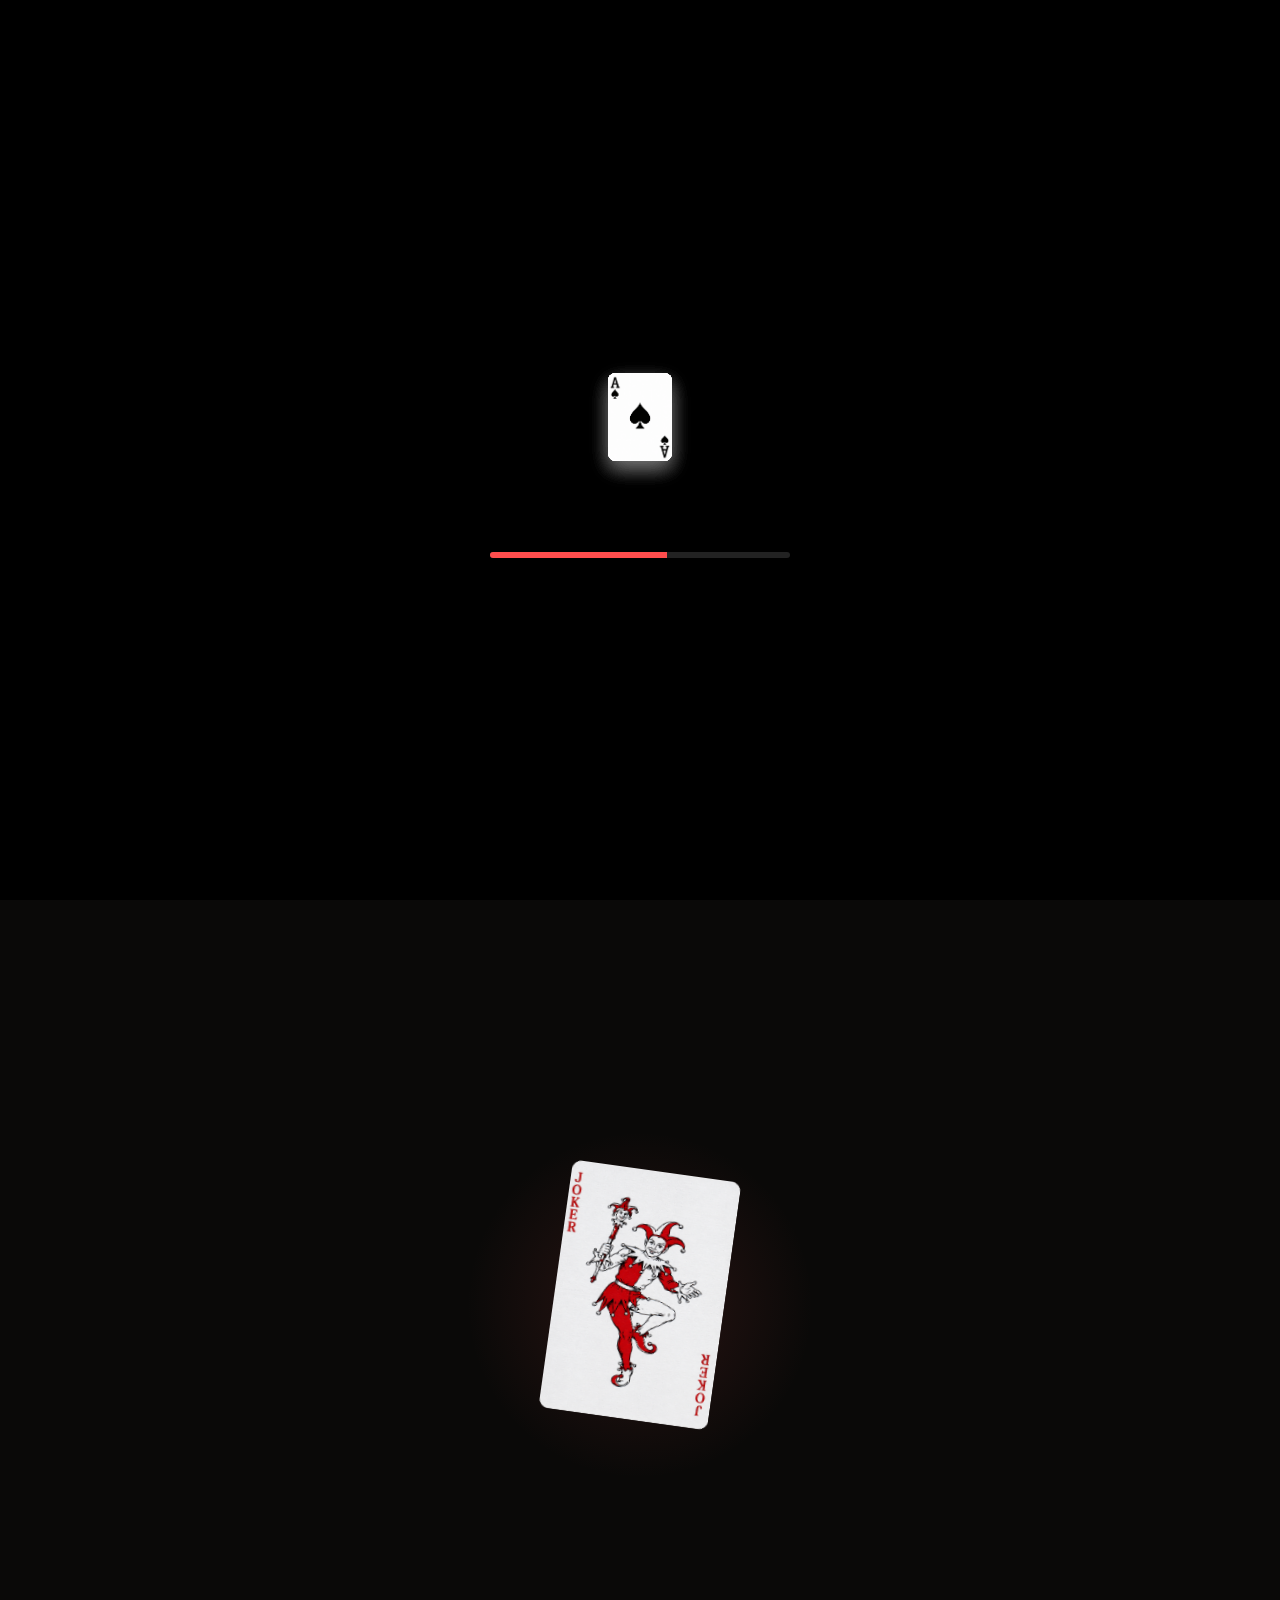
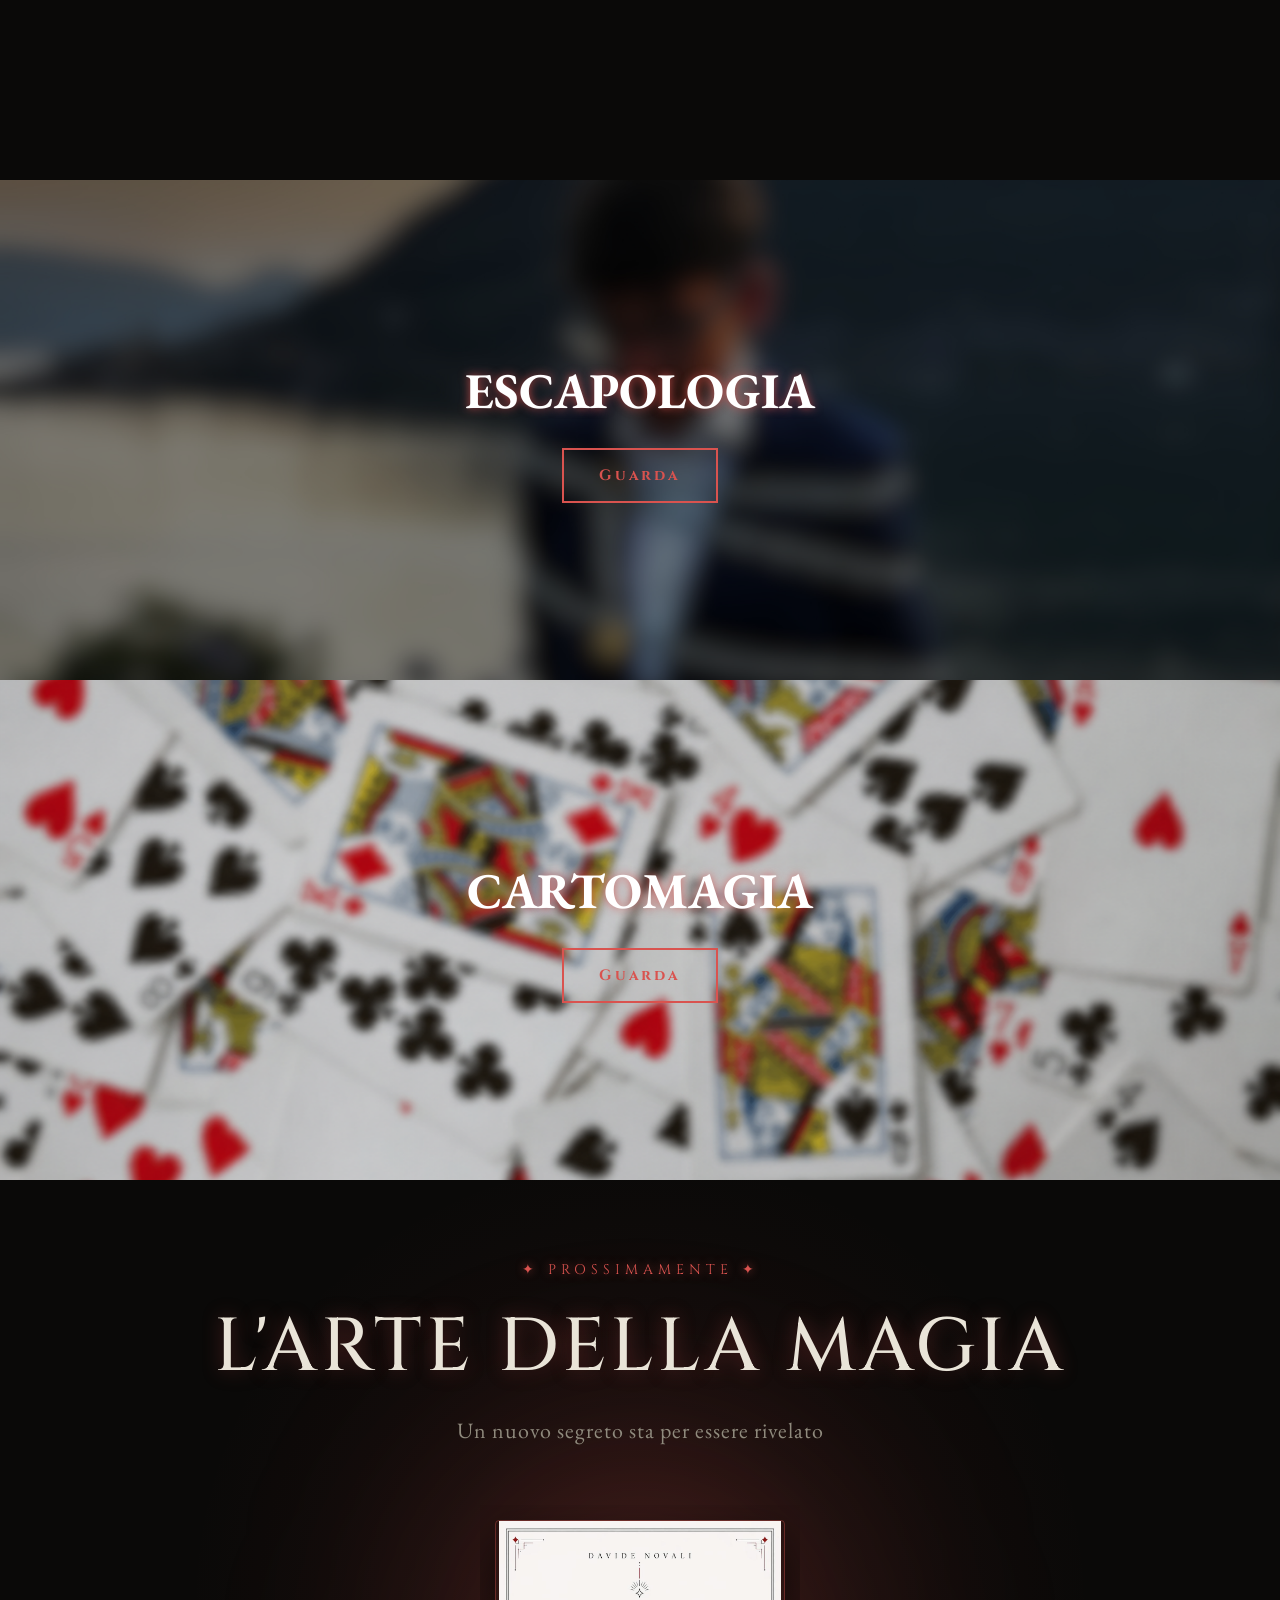
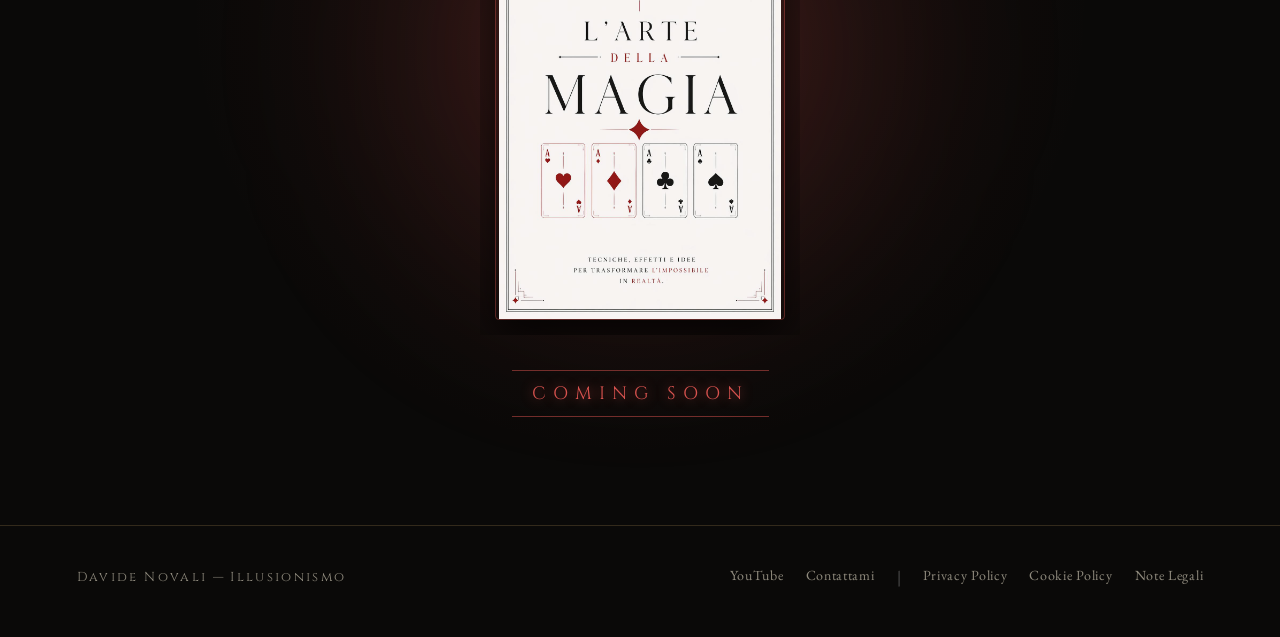
==== commit b5488429: "Add files via upload" ====
--- a/magia/index.html
+++ b/magia/index.html
@@ -405,4 +405,4 @@
 </script>
 
 </body>
-</html>
+</html>
